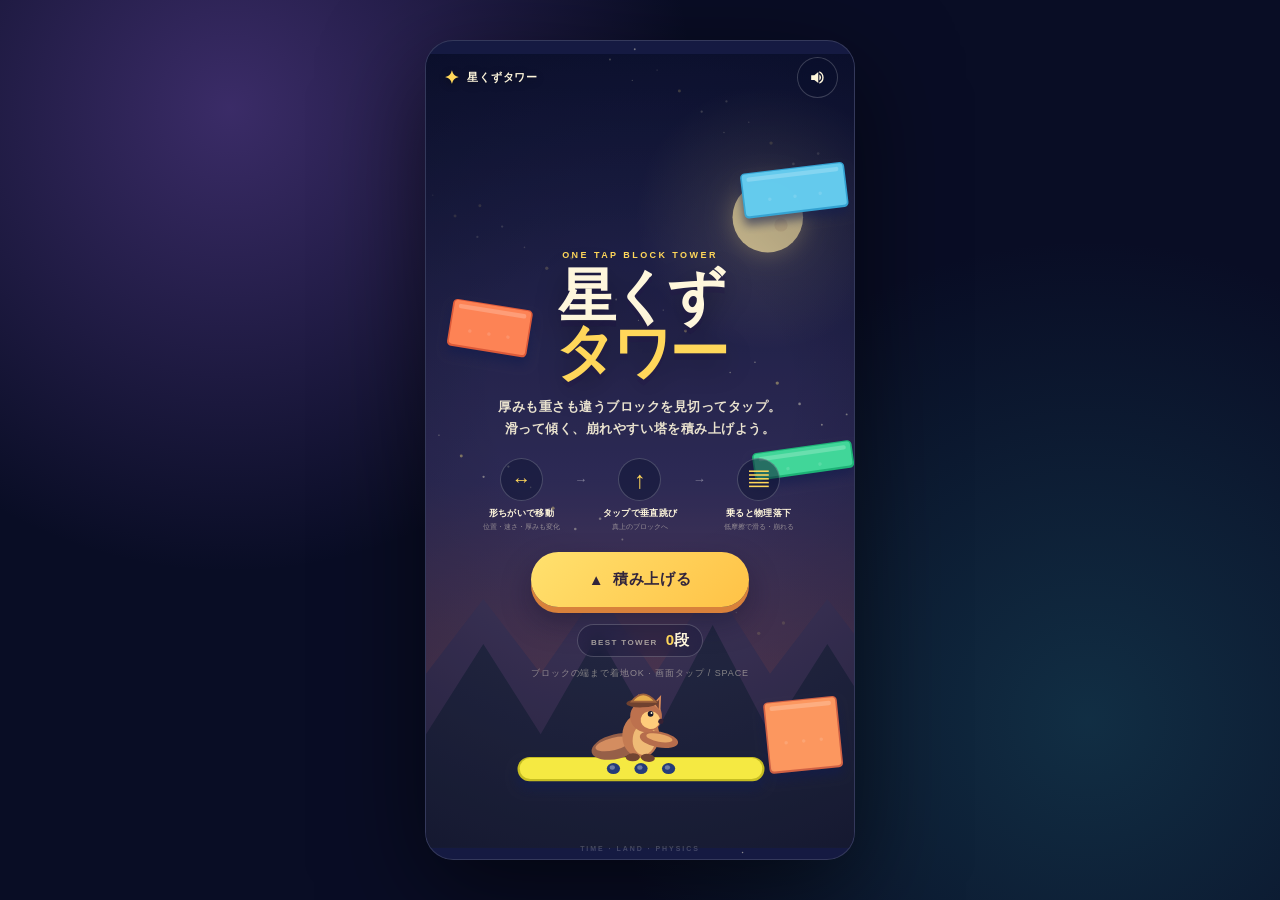
==== creator-expo-game/index.html @ 25be4af4 "Add files via upload" ====
<!doctype html>
<html lang="ja">
<head>
  <meta charset="UTF-8">
  <meta name="viewport" content="width=device-width, initial-scale=1, viewport-fit=cover, user-scalable=no">
  <meta name="theme-color" content="#11173d">
  <meta name="description" content="垂直ジャンプで動くブロックに乗り、星くずの塔を積み上げるタイミングゲーム">
  <title>星くずタワー モモ</title>
  <link rel="icon" href="data:image/svg+xml,%3Csvg xmlns='http://www.w3.org/2000/svg' viewBox='0 0 64 64'%3E%3Crect width='64' height='64' rx='16' fill='%2311173d'/%3E%3Cpath d='m32 8 6 18 18 6-18 6-6 18-6-18-18-6 18-6z' fill='%23ffd75a'/%3E%3C/svg%3E">
  <link rel="stylesheet" href="styles.css?v=1.0.0">
</head>
<body>
  <main class="app-shell">
    <section class="game-card" id="gameCard" aria-label="星くずタワー モモ ゲーム画面">
      <canvas id="gameCanvas" aria-label="垂直ジャンプで動くブロックに乗り塔を積み上げるゲーム"></canvas>

      <header class="topbar">
        <div class="brand"><span>✦</span> 星くずタワー</div>
        <button class="icon-button" id="soundButton" type="button" aria-label="音をオフにする" aria-pressed="true">
          <svg class="sound-on" viewBox="0 0 24 24" aria-hidden="true"><path d="M4 9v6h4l5 4V5L8 9H4Zm12.5 3a4.5 4.5 0 0 0-2.2-3.87v7.74A4.5 4.5 0 0 0 16.5 12Zm-2.2-7.93v2.06a6.5 6.5 0 0 1 0 11.74v2.06a8.5 8.5 0 0 0 0-15.86Z"/></svg>
          <svg class="sound-off" viewBox="0 0 24 24" aria-hidden="true"><path d="m4.27 3 16.46 16.46-1.27 1.27-3.05-3.05a8.28 8.28 0 0 1-2.11 1.25v-2.06c.24-.12.47-.26.69-.41L13 14.47V19l-5-4H4V9h2.18L3 5.82 4.27 3ZM13 5v5.47L9.74 7.21 13 5Zm5.77 2.23A8.45 8.45 0 0 1 21.5 12c0 1.2-.25 2.34-.69 3.37l-1.56-1.56A6.5 6.5 0 0 0 17.7 8.3l1.07-1.07Z"/></svg>
        </button>
      </header>

      <div class="hud" id="hud">
        <div class="hud-block">
          <span>STACK</span>
          <strong><b id="stack">0</b><small>段</small></strong>
        </div>
        <div class="hud-block hud-center">
          <span>BEST</span>
          <strong><b id="bestStack">0</b><small>段</small></strong>
        </div>
        <div class="hud-block hud-right">
          <span>BALANCE</span>
          <strong><b id="balance">100</b><small>%</small></strong>
        </div>
      </div>

      <div class="landing-toast hidden" id="landingToast" aria-live="polite">
        <strong id="toastTitle">NICE STACK!</strong>
        <span id="toastDetail">バランス 100%</span>
      </div>

      <div class="start-screen panel" id="startScreen">
        <div class="eyebrow">ONE TAP BLOCK TOWER</div>
        <h1>星くず<br><span>タワー</span></h1>
        <p class="lead">厚みも重さも違うブロックを見切ってタップ。<br>滑って傾く、崩れやすい塔を積み上げよう。</p>
        <div class="howto" aria-label="遊びかた">
          <span><i>↔</i><b>形ちがいで移動</b><small>位置・速さ・厚みも変化</small></span>
          <em>→</em>
          <span><i class="tap-icon">↑</i><b>タップで垂直跳び</b><small>真上のブロックへ</small></span>
          <em>→</em>
          <span><i>▤</i><b>乗ると物理落下</b><small>低摩擦で滑る・崩れる</small></span>
        </div>
        <button class="primary-button" id="startButton" type="button"><span>▲</span> 積み上げる</button>
        <div class="best-chip"><span>BEST TOWER</span><strong><b id="startBest">0</b>段</strong></div>
        <p class="hint">ブロックの端まで着地OK · 画面タップ / SPACE</p>
      </div>

      <div class="gameover-screen panel hidden" id="gameoverScreen">
        <div class="result-card">
          <div class="eyebrow">TOWER RESULT</div>
          <p>積み上げた高さ</p>
          <strong class="final-height"><b id="finalStack">0</b><small>段</small></strong>
          <div class="result-stats">
            <span>ジャンプ回数<b id="finalJumps">0</b></span>
            <span>PERFECT<b id="finalPerfect">0</b></span>
          </div>
          <p class="new-best hidden" id="newBest">✦ NEW RECORD ✦</p>
          <button class="primary-button" id="retryButton" type="button">もう一度積む</button>
          <button class="text-button" id="homeButton" type="button">タイトルへ</button>
        </div>
      </div>

      <div class="countdown hidden" id="countdown" aria-live="polite">READY</div>

      <div class="tap-guide" id="tapGuide" aria-hidden="true">
        <span class="direction-arrow" id="directionArrow">↑</span>
        <div><b>TAP</b><small>垂直ジャンプ</small></div>
        <i>SPACE</i>
      </div>

      <div class="first-tip hidden" id="firstTip">
        <span>☝</span>
        <b>着地時の位置を読んでタップ！</b>
      </div>

      <footer>TIME · LAND · PHYSICS</footer>
    </section>
  </main>
  <script src="game.js?v=1.0.1"></script>
</body>
</html>
---- creator-expo-game/styles.css ----
:root {
  color-scheme: dark;
  --cream: #fff7dc;
  --yellow: #ffd75a;
  --orange: #ff9b50;
  --ink: #101535;
}

* { box-sizing: border-box; -webkit-tap-highlight-color: transparent; }
html, body { width: 100%; min-height: 100%; margin: 0; overscroll-behavior: none; }
body {
  overflow: hidden;
  background:
    radial-gradient(circle at 18% 12%, rgba(119,81,184,.45), transparent 29rem),
    radial-gradient(circle at 85% 80%, rgba(32,108,125,.35), transparent 30rem),
    #090d25;
  color: var(--cream);
  font-family: "Avenir Next", "Hiragino Kaku Gothic ProN", "Yu Gothic", sans-serif;
}
button { color: inherit; font: inherit; }
.app-shell { display: grid; min-height: 100dvh; place-items: center; }
.game-card {
  position: relative;
  width: min(100vw, 430px);
  height: min(100dvh, 820px);
  min-height: 560px;
  overflow: hidden;
  isolation: isolate;
  background: #151a42;
  box-shadow: 0 30px 100px rgba(0,0,0,.55);
  touch-action: none;
  user-select: none;
}
#gameCanvas { position: absolute; inset: 0; width: 100%; height: 100%; }

.topbar {
  position: absolute;
  z-index: 8;
  top: max(16px, env(safe-area-inset-top));
  right: 16px;
  left: 18px;
  display: flex;
  align-items: center;
  justify-content: space-between;
  pointer-events: none;
}
.brand {
  display: flex;
  gap: 7px;
  align-items: center;
  font-size: 11px;
  font-weight: 850;
  letter-spacing: .08em;
  text-shadow: 0 2px 8px #0006;
}
.brand span { color: var(--yellow); font-size: 18px; }
.icon-button {
  display: grid;
  width: 41px;
  height: 41px;
  padding: 10px;
  border: 1px solid #fff3;
  border-radius: 50%;
  background: rgba(11,16,44,.35);
  backdrop-filter: blur(9px);
  cursor: pointer;
  pointer-events: auto;
  place-items: center;
}
.icon-button svg { width: 19px; fill: var(--cream); }
.sound-off, .muted .sound-on { display: none; }
.muted .sound-off { display: block; }

.hud {
  position: absolute;
  z-index: 5;
  top: max(67px, calc(env(safe-area-inset-top) + 50px));
  right: 15px;
  left: 15px;
  display: flex;
  align-items: stretch;
  justify-content: space-between;
  padding: 9px 13px;
  border: 1px solid #fff2;
  border-radius: 16px;
  background: rgba(10,16,42,.48);
  backdrop-filter: blur(9px);
  opacity: 0;
  transform: translateY(-6px);
  transition: .22s ease;
}
.hud.visible { opacity: 1; transform: none; }
.hud-block { display: flex; min-width: 88px; flex-direction: column; }
.hud-center { align-items: center; }
.hud-right { align-items: flex-end; }
.hud-block > span { color: #fff8; font-size: 8px; font-weight: 850; letter-spacing: .18em; }
.hud-block strong { margin-top: 1px; font-size: 19px; line-height: 1.05; }
.hud-block strong b { color: var(--cream); font-variant-numeric: tabular-nums; }
.hud-block:first-child strong b, .hud-right strong b { color: var(--yellow); }
.hud-block strong small { margin-left: 2px; color: #fff8; font-size: 9px; }

.panel {
  position: absolute;
  z-index: 7;
  inset: 0;
  display: flex;
  flex-direction: column;
  align-items: center;
  justify-content: center;
  padding: 64px 24px 34px;
  text-align: center;
  transition: opacity .25s ease, transform .25s ease;
}
.panel.hidden { visibility: hidden; opacity: 0; pointer-events: none; transform: translateY(12px); }
.eyebrow { margin-bottom: 9px; color: var(--yellow); font-size: 9px; font-weight: 900; letter-spacing: .27em; }
.start-screen h1 {
  margin: 0;
  font-family: "Hiragino Mincho ProN", "Yu Mincho", serif;
  font-size: clamp(43px, 12vw, 58px);
  font-weight: 800;
  line-height: .95;
  letter-spacing: -.07em;
  text-shadow: 0 6px 0 #21174659, 0 10px 30px #0005;
}
.start-screen h1 span { color: var(--yellow); font-size: 1.04em; }
.lead { margin: 15px 0 18px; color: #fff7dce5; font-size: 13px; font-weight: 650; line-height: 1.7; letter-spacing: .04em; }
.howto {
  display: grid;
  width: min(100%, 340px);
  grid-template-columns: 1fr 16px 1fr 16px 1fr;
  align-items: start;
  margin-bottom: 20px;
}
.howto span { display: flex; min-width: 0; flex-direction: column; align-items: center; }
.howto i {
  display: grid;
  width: 43px;
  height: 43px;
  margin-bottom: 6px;
  border: 1px solid #fff3;
  border-radius: 50%;
  background: #10153588;
  color: var(--yellow);
  font-size: 19px;
  font-style: normal;
  font-weight: 900;
  line-height: 1;
  place-items: center;
}
.howto i.tap-icon { font-size: 24px; }
.howto b { font-size: 9px; letter-spacing: .04em; white-space: nowrap; }
.howto small { margin-top: 2px; color: #fff7dc79; font-size: 7px; white-space: nowrap; }
.howto em { padding-top: 14px; color: #fff6; font-size: 13px; font-style: normal; }

.primary-button {
  display: flex;
  min-width: 218px;
  min-height: 55px;
  align-items: center;
  justify-content: center;
  gap: 9px;
  padding: 14px 25px;
  border: 0;
  border-radius: 999px;
  background: linear-gradient(135deg, #ffe16e, #ffc246);
  box-shadow: 0 6px 0 #d8813b, 0 14px 30px #0a0b2261;
  color: #31243c;
  font-size: 15px;
  font-weight: 900;
  letter-spacing: .04em;
  cursor: pointer;
  transition: transform .12s, box-shadow .12s;
}
.primary-button:active { transform: translateY(4px); box-shadow: 0 2px 0 #d8813b, 0 8px 20px #0a0b224d; }
.primary-button span { font-size: 15px; }
.best-chip {
  display: flex;
  align-items: baseline;
  gap: 8px;
  margin-top: 17px;
  padding: 6px 13px;
  border: 1px solid #fff3;
  border-radius: 999px;
  background: #0c113048;
  backdrop-filter: blur(8px);
}
.best-chip span { color: #fff7dc94; font-size: 8px; font-weight: 800; letter-spacing: .17em; }
.best-chip strong { font-size: 15px; }
.best-chip strong b { color: var(--yellow); font-variant-numeric: tabular-nums; }
.hint { margin: 10px 0 0; color: #fff7dc73; font-size: 9px; letter-spacing: .1em; }

.landing-toast {
  position: absolute;
  z-index: 7;
  top: 26%;
  left: 50%;
  display: flex;
  min-width: 160px;
  flex-direction: column;
  align-items: center;
  padding: 10px 19px;
  border: 1px solid #fff3;
  border-radius: 18px;
  background: #101535c7;
  box-shadow: 0 12px 35px #0006;
  backdrop-filter: blur(10px);
  transform: translate(-50%, -50%);
  transition: .18s ease;
  pointer-events: none;
}
.landing-toast.hidden { visibility: hidden; opacity: 0; transform: translate(-50%, -42%) scale(.9); }
.landing-toast strong { color: var(--yellow); font-size: 13px; font-weight: 900; letter-spacing: .15em; }
.landing-toast span { margin-top: 2px; color: #fff9; font-size: 9px; }

.countdown {
  position: absolute;
  z-index: 7;
  top: 43%;
  left: 50%;
  color: var(--yellow);
  font-size: 27px;
  font-weight: 900;
  letter-spacing: .2em;
  text-shadow: 0 5px 22px #000;
  transform: translate(-50%, -50%);
  transition: .2s;
  pointer-events: none;
}
.countdown.hidden { visibility: hidden; opacity: 0; transform: translate(-50%, -40%) scale(.9); }

.tap-guide {
  position: absolute;
  z-index: 6;
  right: 50%;
  bottom: max(20px, calc(env(safe-area-inset-bottom) + 12px));
  display: flex;
  min-width: 236px;
  height: 57px;
  align-items: center;
  justify-content: center;
  gap: 12px;
  padding: 8px 14px;
  border: 1px solid #fff3;
  border-radius: 22px;
  background: rgba(10,15,40,.66);
  box-shadow: 0 9px 25px #070a1f69;
  backdrop-filter: blur(10px);
  opacity: 0;
  transform: translate(50%, 12px);
  transition: .22s ease;
  pointer-events: none;
}
.tap-guide.visible { opacity: 1; transform: translate(50%, 0); }
.direction-arrow { width: 35px; color: var(--yellow); font-size: 28px; font-weight: 900; line-height: 1; text-align: center; transition: transform .14s ease; }
.tap-guide div { display: flex; flex-direction: column; align-items: flex-start; }
.tap-guide b { font-size: 11px; letter-spacing: .18em; }
.tap-guide small { color: #fff8; font-size: 8px; letter-spacing: .04em; }
.tap-guide i { padding: 4px 7px; border: 1px solid #fff3; border-radius: 6px; color: #fff8; font-size: 7px; font-style: normal; letter-spacing: .08em; }
.tap-guide.pulse { border-color: #ffe58aaa; background: rgba(255,215,90,.2); }
.tap-guide.ready {
  border-color: #ffe58acc;
  background: rgba(255,215,90,.17);
  box-shadow: 0 0 0 4px rgba(255,215,90,.07), 0 9px 25px #070a1f69;
}
.tap-guide.ready .direction-arrow { animation: jump-ready .42s ease-in-out infinite alternate; }
.tap-guide.subtle,
.tap-guide.subtle.ready { visibility: hidden; opacity: 0; pointer-events: none; }
@keyframes jump-ready { to { transform: translateY(-5px); } }

.first-tip {
  position: absolute;
  z-index: 6;
  top: 53%;
  left: 50%;
  display: flex;
  flex-direction: column;
  align-items: center;
  gap: 4px;
  color: #fff7dce0;
  text-shadow: 0 3px 12px #000;
  transform: translate(-50%, -50%);
  pointer-events: none;
  transition: .22s;
}
.first-tip span { font-size: 29px; animation: tap-bob .85s ease-in-out infinite alternate; }
.first-tip b { font-size: 10px; letter-spacing: .08em; }
.first-tip.hidden { visibility: hidden; opacity: 0; transform: translate(-50%, -42%); }
@keyframes tap-bob { to { transform: translateY(7px) scale(.94); } }

.gameover-screen { background: rgba(7,11,32,.34); backdrop-filter: blur(5px); }
.result-card {
  display: flex;
  width: min(92%, 340px);
  flex-direction: column;
  align-items: center;
  padding: 28px 24px 25px;
  border: 1px solid #fff3;
  border-radius: 31px;
  background: rgba(13,18,51,.91);
  box-shadow: 0 24px 60px #0007;
}
.result-card h2 { margin: 0 0 12px; font-family: "Hiragino Mincho ProN", "Yu Mincho", serif; font-size: 28px; }
.result-card > p:not(.new-best) { margin: 0; color: #fff8; font-size: 9px; font-weight: 800; letter-spacing: .15em; }
.final-height { margin: -2px 0 12px; color: var(--yellow); font-size: 55px; line-height: 1.1; font-variant-numeric: tabular-nums; }
.final-height small { margin-left: 4px; color: #fff8; font-size: 13px; }
.result-stats { display: flex; gap: 7px; margin-bottom: 18px; }
.result-stats span { display: flex; min-width: 105px; flex-direction: column; padding: 8px 10px; border-radius: 11px; background: #ffffff0d; color: #fff8; font-size: 8px; letter-spacing: .1em; }
.result-stats b { margin-top: 1px; color: white; font-size: 18px; letter-spacing: 0; }
.new-best { margin: -7px 0 14px; color: var(--yellow); font-size: 10px; font-weight: 900; letter-spacing: .2em; }
.new-best.hidden { display: none; }
.result-card .primary-button { min-height: 52px; }
.text-button { margin-top: 15px; padding: 5px 10px; border: 0; border-bottom: 1px solid #fff5; background: transparent; color: #fff7dcb3; font-size: 11px; cursor: pointer; }

footer {
  position: absolute;
  z-index: 3;
  bottom: max(7px, env(safe-area-inset-bottom));
  left: 50%;
  color: #fff3;
  font-size: 7px;
  font-weight: 800;
  letter-spacing: .28em;
  transform: translateX(-50%);
  pointer-events: none;
  white-space: nowrap;
}

@media (min-width: 431px) { .game-card { border: 1px solid #fff2; border-radius: 28px; } }
@media (max-height: 680px) {
  .start-screen h1 { font-size: 39px; }
  .lead { margin: 10px 0 12px; font-size: 11px; line-height: 1.55; }
  .howto { margin-bottom: 13px; }
  .howto i { width: 37px; height: 37px; font-size: 17px; }
  .best-chip { margin-top: 12px; }
  .hint { margin-top: 7px; }
  .tap-guide { bottom: 17px; height: 53px; }
}
@media (prefers-reduced-motion: reduce) {
  *, *::before, *::after { animation-duration: .01ms !important; animation-iteration-count: 1 !important; transition-duration: .01ms !important; }
}
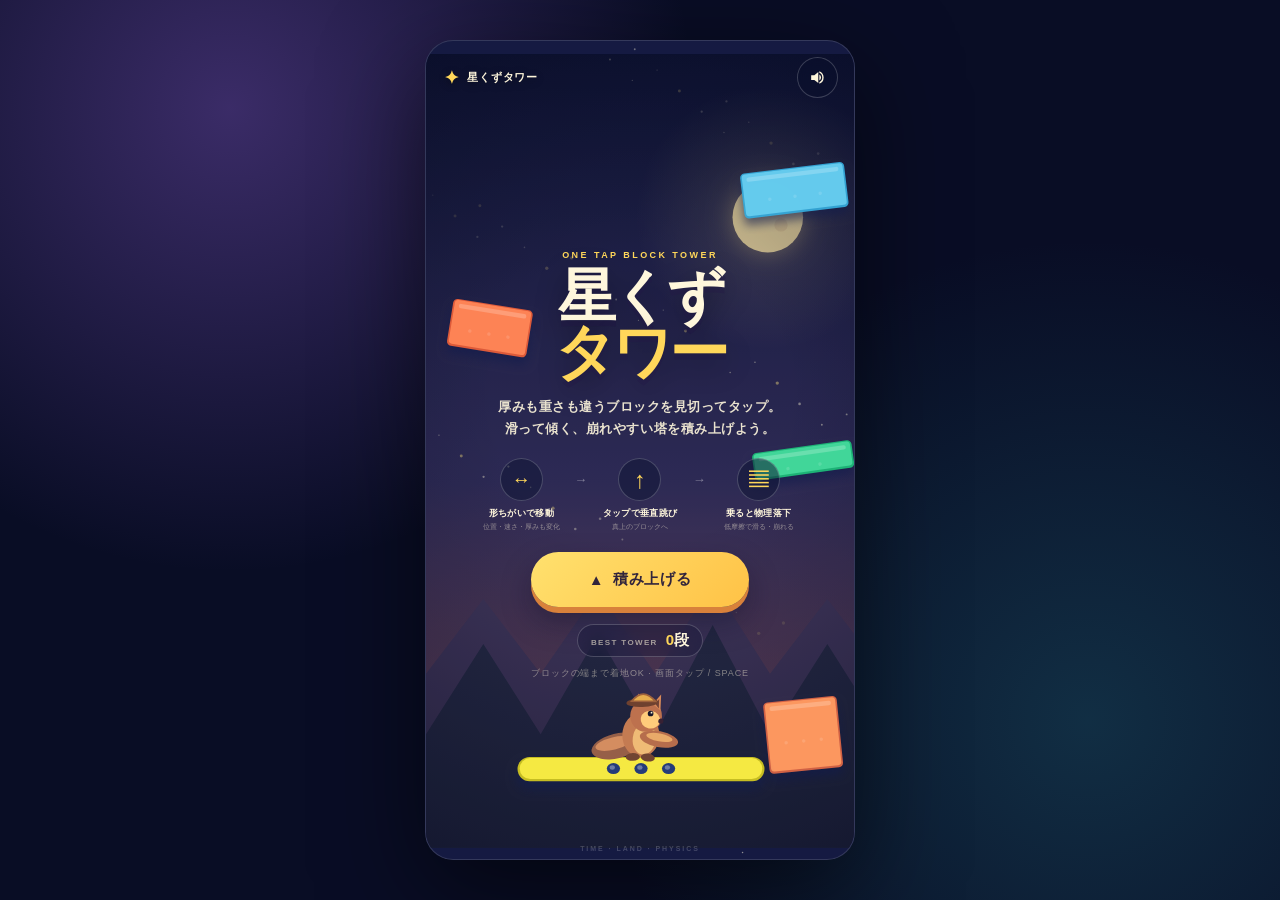
==== commit 087c47cc: "Add files via upload" ====
--- a/creator-expo-game/index.html
+++ b/creator-expo-game/index.html
@@ -3,11 +3,14 @@
 <head>
   <meta charset="UTF-8">
   <meta name="viewport" content="width=device-width, initial-scale=1, viewport-fit=cover, user-scalable=no">
+  <meta name="mobile-web-app-capable" content="yes">
+  <meta name="apple-mobile-web-app-capable" content="yes">
+  <meta name="apple-mobile-web-app-status-bar-style" content="black-translucent">
   <meta name="theme-color" content="#11173d">
   <meta name="description" content="垂直ジャンプで動くブロックに乗り、星くずの塔を積み上げるタイミングゲーム">
   <title>星くずタワー モモ</title>
   <link rel="icon" href="data:image/svg+xml,%3Csvg xmlns='http://www.w3.org/2000/svg' viewBox='0 0 64 64'%3E%3Crect width='64' height='64' rx='16' fill='%2311173d'/%3E%3Cpath d='m32 8 6 18 18 6-18 6-6 18-6-18-18-6 18-6z' fill='%23ffd75a'/%3E%3C/svg%3E">
-  <link rel="stylesheet" href="styles.css?v=1.0.0">
+  <link rel="stylesheet" href="styles.css?v=1.0.2">
 </head>
 <body>
   <main class="app-shell">
@@ -35,11 +38,6 @@
           <span>BALANCE</span>
           <strong><b id="balance">100</b><small>%</small></strong>
         </div>
-      </div>
-
-      <div class="landing-toast hidden" id="landingToast" aria-live="polite">
-        <strong id="toastTitle">NICE STACK!</strong>
-        <span id="toastDetail">バランス 100%</span>
       </div>
 
       <div class="start-screen panel" id="startScreen">
@@ -89,6 +87,7 @@
       <footer>TIME · LAND · PHYSICS</footer>
     </section>
   </main>
-  <script src="game.js?v=1.0.1"></script>
+  <script src="../game-fullscreen.js?v=1.0.1"></script>
+  <script src="game.js?v=1.0.3"></script>
 </body>
 </html>
--- a/creator-expo-game/styles.css
+++ b/creator-expo-game/styles.css
@@ -6,7 +6,7 @@
   --ink: #101535;
 }
 
-* { box-sizing: border-box; -webkit-tap-highlight-color: transparent; }
+* { box-sizing: border-box; -webkit-tap-highlight-color: transparent; -webkit-touch-callout: none; -webkit-user-drag: none; -webkit-user-select: none; user-select: none; }
 html, body { width: 100%; min-height: 100%; margin: 0; overscroll-behavior: none; }
 body {
   overflow: hidden;
@@ -189,29 +189,6 @@
 .best-chip strong b { color: var(--yellow); font-variant-numeric: tabular-nums; }
 .hint { margin: 10px 0 0; color: #fff7dc73; font-size: 9px; letter-spacing: .1em; }
 
-.landing-toast {
-  position: absolute;
-  z-index: 7;
-  top: 26%;
-  left: 50%;
-  display: flex;
-  min-width: 160px;
-  flex-direction: column;
-  align-items: center;
-  padding: 10px 19px;
-  border: 1px solid #fff3;
-  border-radius: 18px;
-  background: #101535c7;
-  box-shadow: 0 12px 35px #0006;
-  backdrop-filter: blur(10px);
-  transform: translate(-50%, -50%);
-  transition: .18s ease;
-  pointer-events: none;
-}
-.landing-toast.hidden { visibility: hidden; opacity: 0; transform: translate(-50%, -42%) scale(.9); }
-.landing-toast strong { color: var(--yellow); font-size: 13px; font-weight: 900; letter-spacing: .15em; }
-.landing-toast span { margin-top: 2px; color: #fff9; font-size: 9px; }
-
 .countdown {
   position: absolute;
   z-index: 7;
@@ -338,4 +315,3 @@
 @media (prefers-reduced-motion: reduce) {
   *, *::before, *::after { animation-duration: .01ms !important; animation-iteration-count: 1 !important; transition-duration: .01ms !important; }
 }
-
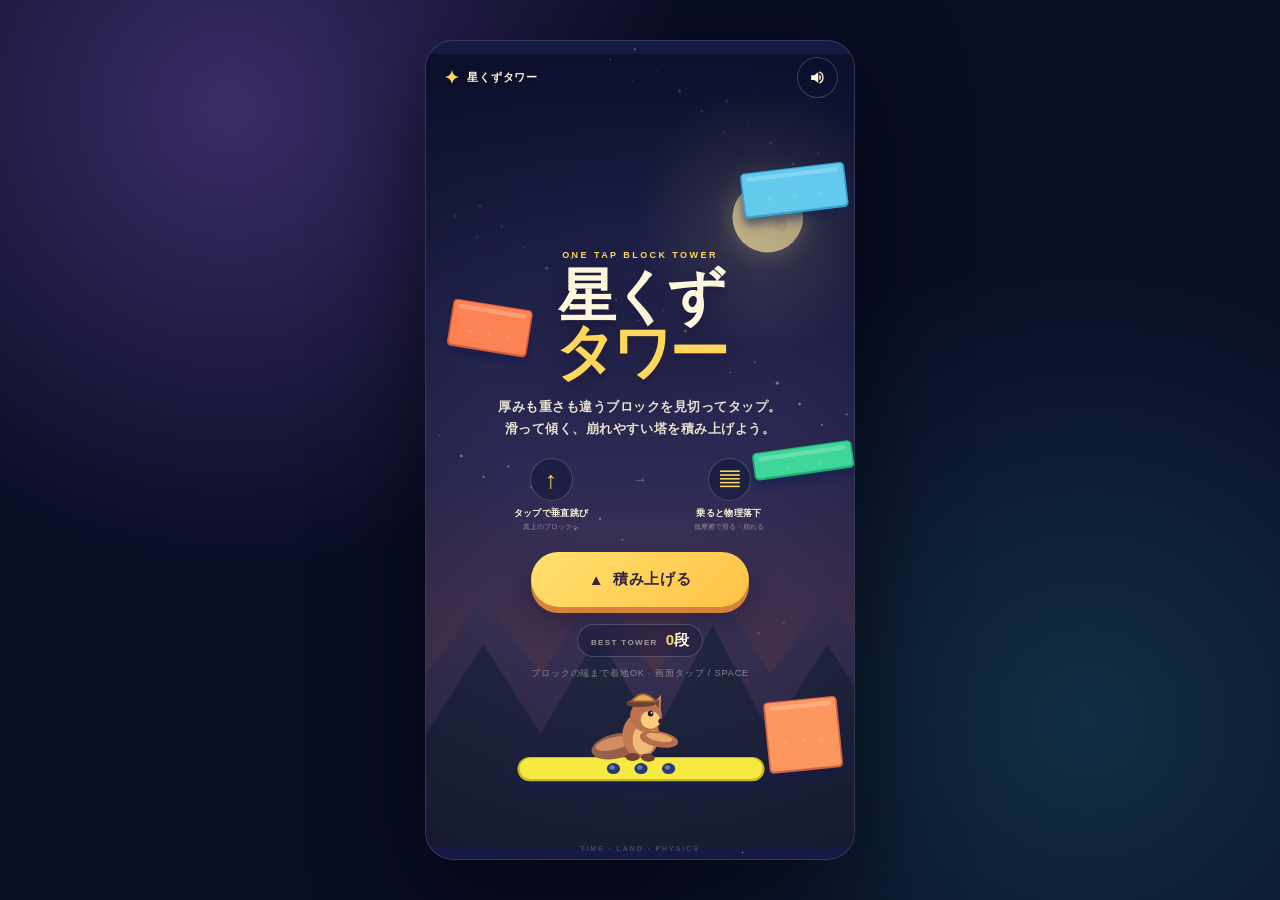
==== commit 3d116444: "Add files via upload" ====
--- a/creator-expo-game/index.html
+++ b/creator-expo-game/index.html
@@ -10,7 +10,7 @@
   <meta name="description" content="垂直ジャンプで動くブロックに乗り、星くずの塔を積み上げるタイミングゲーム">
   <title>星くずタワー モモ</title>
   <link rel="icon" href="data:image/svg+xml,%3Csvg xmlns='http://www.w3.org/2000/svg' viewBox='0 0 64 64'%3E%3Crect width='64' height='64' rx='16' fill='%2311173d'/%3E%3Cpath d='m32 8 6 18 18 6-18 6-6 18-6-18-18-6 18-6z' fill='%23ffd75a'/%3E%3C/svg%3E">
-  <link rel="stylesheet" href="styles.css?v=1.0.2">
+  <link rel="stylesheet" href="styles.css?v=1.0.3">
 </head>
 <body>
   <main class="app-shell">
@@ -45,8 +45,6 @@
         <h1>星くず<br><span>タワー</span></h1>
         <p class="lead">厚みも重さも違うブロックを見切ってタップ。<br>滑って傾く、崩れやすい塔を積み上げよう。</p>
         <div class="howto" aria-label="遊びかた">
-          <span><i>↔</i><b>形ちがいで移動</b><small>位置・速さ・厚みも変化</small></span>
-          <em>→</em>
           <span><i class="tap-icon">↑</i><b>タップで垂直跳び</b><small>真上のブロックへ</small></span>
           <em>→</em>
           <span><i>▤</i><b>乗ると物理落下</b><small>低摩擦で滑る・崩れる</small></span>
--- a/creator-expo-game/styles.css
+++ b/creator-expo-game/styles.css
@@ -127,7 +127,7 @@
 .howto {
   display: grid;
   width: min(100%, 340px);
-  grid-template-columns: 1fr 16px 1fr 16px 1fr;
+  grid-template-columns: 1fr 16px 1fr;
   align-items: start;
   margin-bottom: 20px;
 }
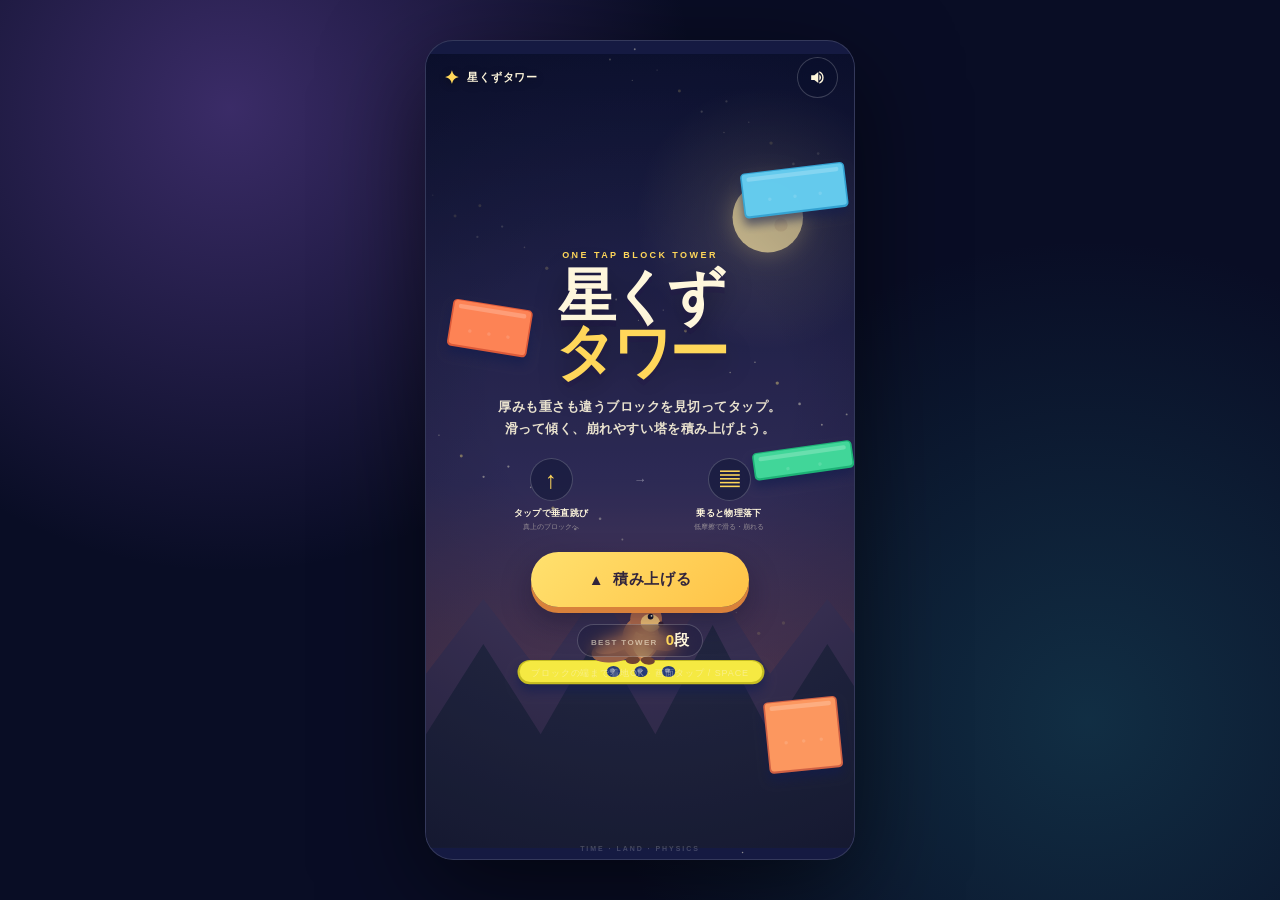
==== commit 153b947f: "Add files via upload" ====
--- a/creator-expo-game/index.html
+++ b/creator-expo-game/index.html
@@ -86,6 +86,6 @@
     </section>
   </main>
   <script src="../game-fullscreen.js?v=1.0.1"></script>
-  <script src="game.js?v=1.0.3"></script>
+  <script src="game.js?v=1.0.4"></script>
 </body>
 </html>
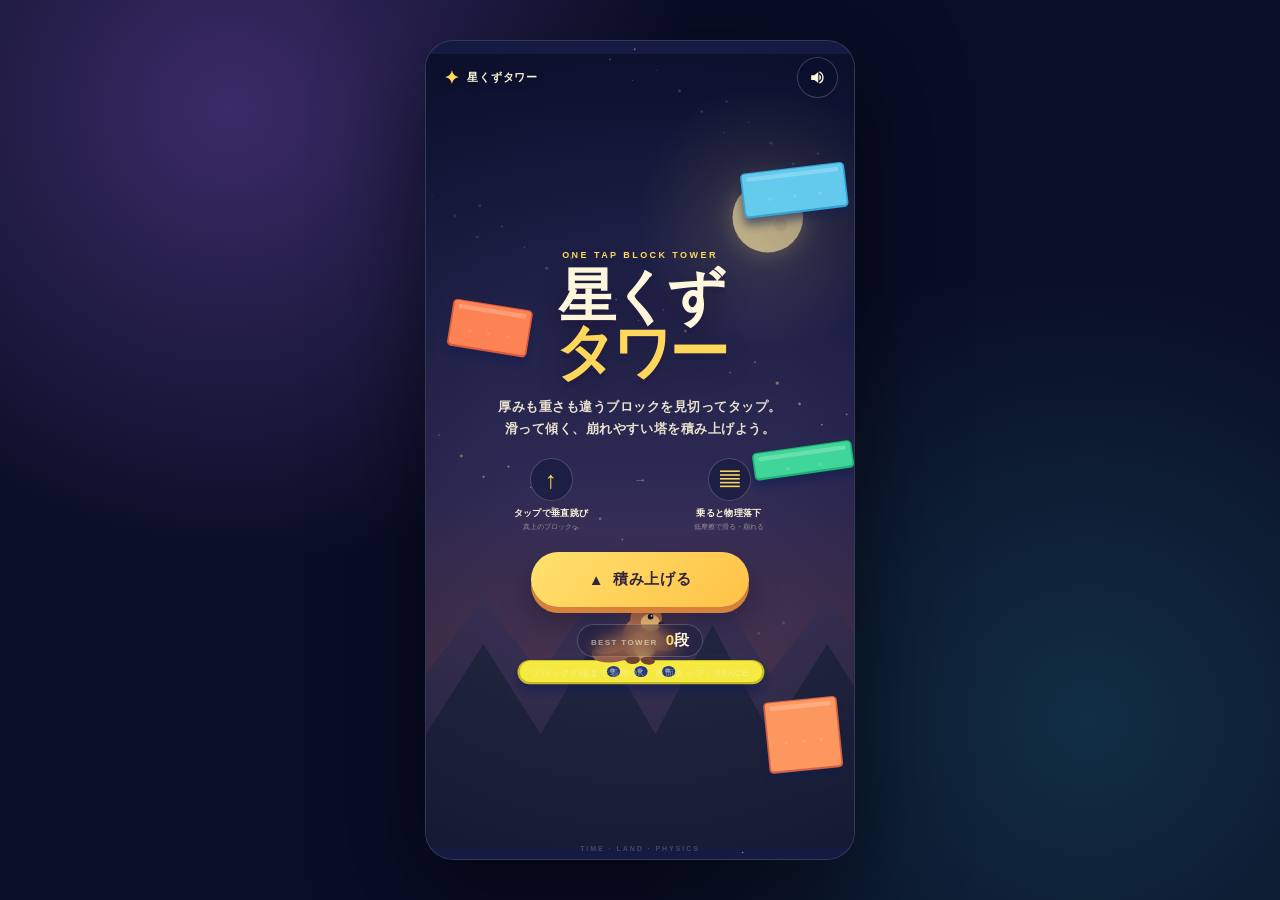
==== commit 312a626d: "Add files via upload" ====
--- a/creator-expo-game/index.html
+++ b/creator-expo-game/index.html
@@ -10,7 +10,7 @@
   <meta name="description" content="垂直ジャンプで動くブロックに乗り、星くずの塔を積み上げるタイミングゲーム">
   <title>星くずタワー モモ</title>
   <link rel="icon" href="data:image/svg+xml,%3Csvg xmlns='http://www.w3.org/2000/svg' viewBox='0 0 64 64'%3E%3Crect width='64' height='64' rx='16' fill='%2311173d'/%3E%3Cpath d='m32 8 6 18 18 6-18 6-6 18-6-18-18-6 18-6z' fill='%23ffd75a'/%3E%3C/svg%3E">
-  <link rel="stylesheet" href="styles.css?v=1.0.3">
+  <link rel="stylesheet" href="styles.css?v=1.0.4">
 </head>
 <body>
   <main class="app-shell">
--- a/creator-expo-game/styles.css
+++ b/creator-expo-game/styles.css
@@ -209,7 +209,7 @@
   position: absolute;
   z-index: 6;
   right: 50%;
-  bottom: max(20px, calc(env(safe-area-inset-bottom) + 12px));
+  bottom: max(64px, calc(env(safe-area-inset-bottom) + 52px));
   display: flex;
   min-width: 236px;
   height: 57px;
@@ -310,7 +310,7 @@
   .howto i { width: 37px; height: 37px; font-size: 17px; }
   .best-chip { margin-top: 12px; }
   .hint { margin-top: 7px; }
-  .tap-guide { bottom: 17px; height: 53px; }
+  .tap-guide { bottom: max(58px, calc(env(safe-area-inset-bottom) + 46px)); height: 53px; }
 }
 @media (prefers-reduced-motion: reduce) {
   *, *::before, *::after { animation-duration: .01ms !important; animation-iteration-count: 1 !important; transition-duration: .01ms !important; }
